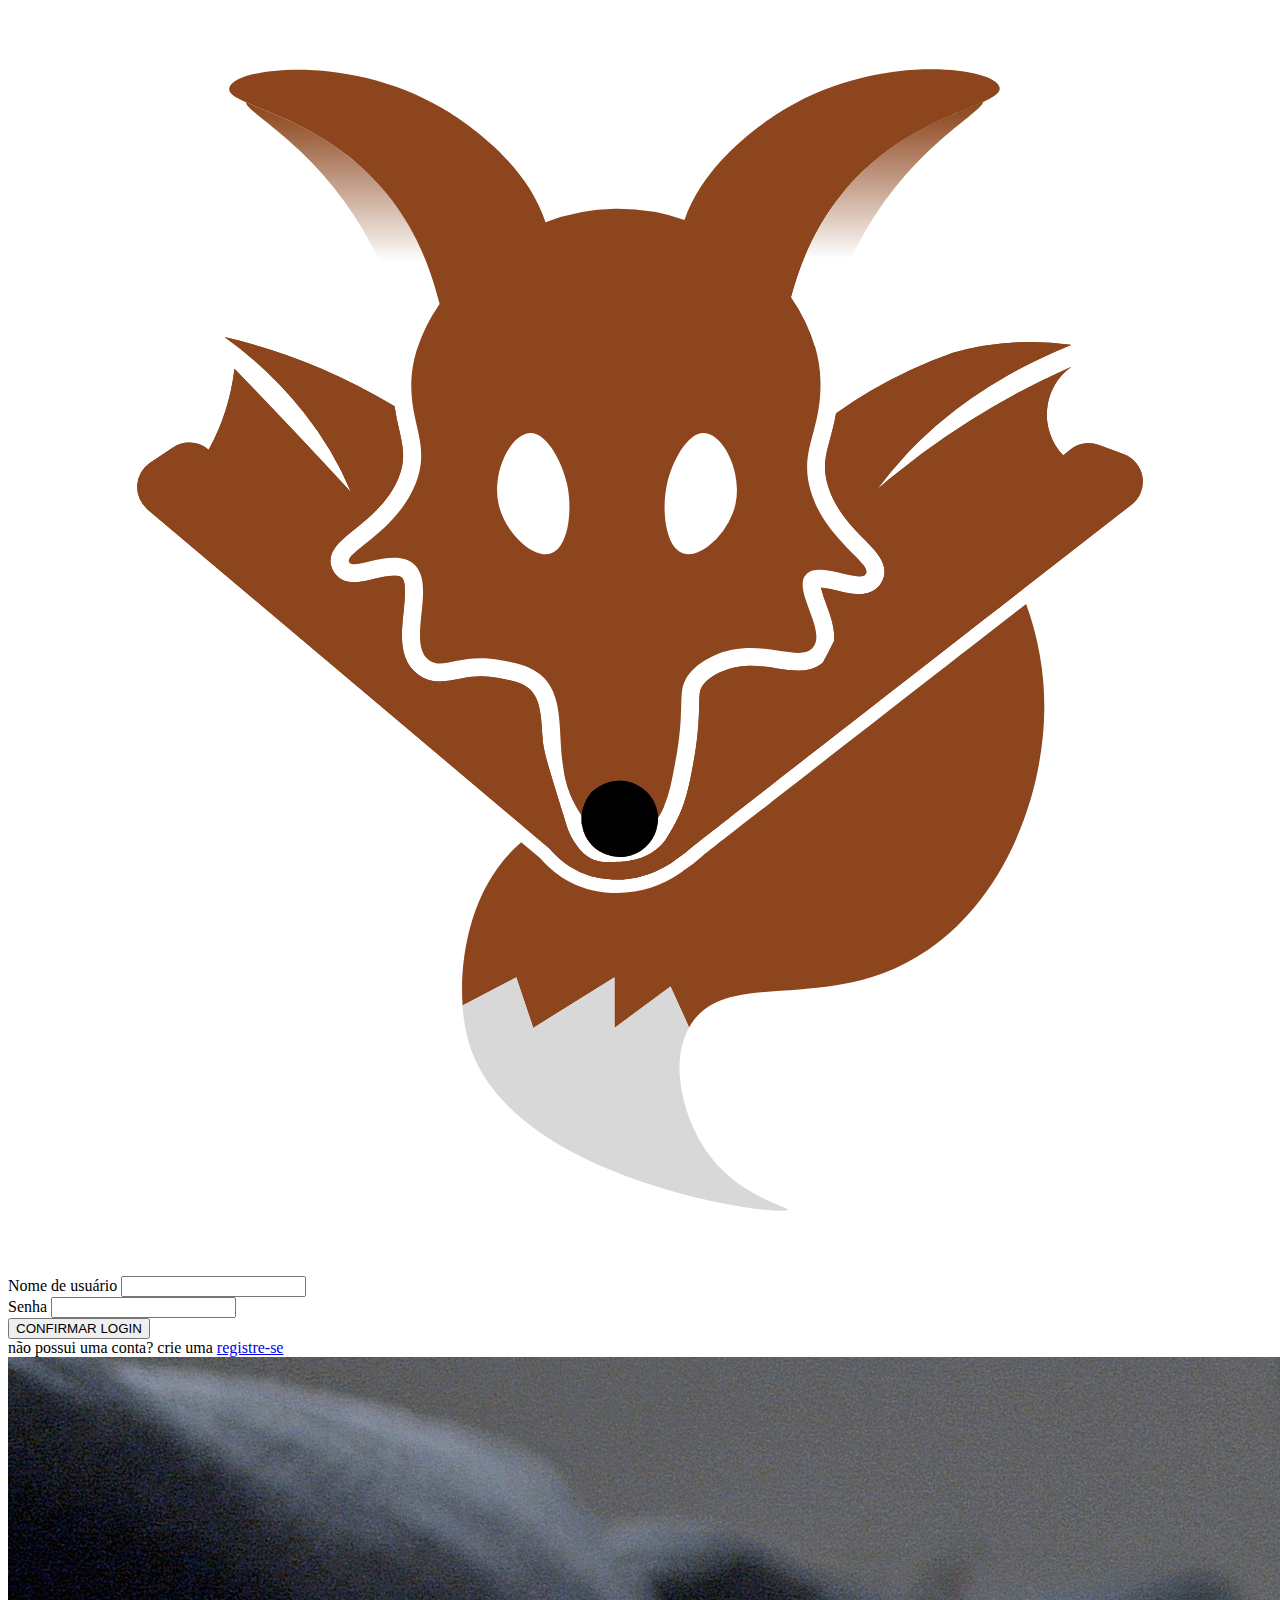
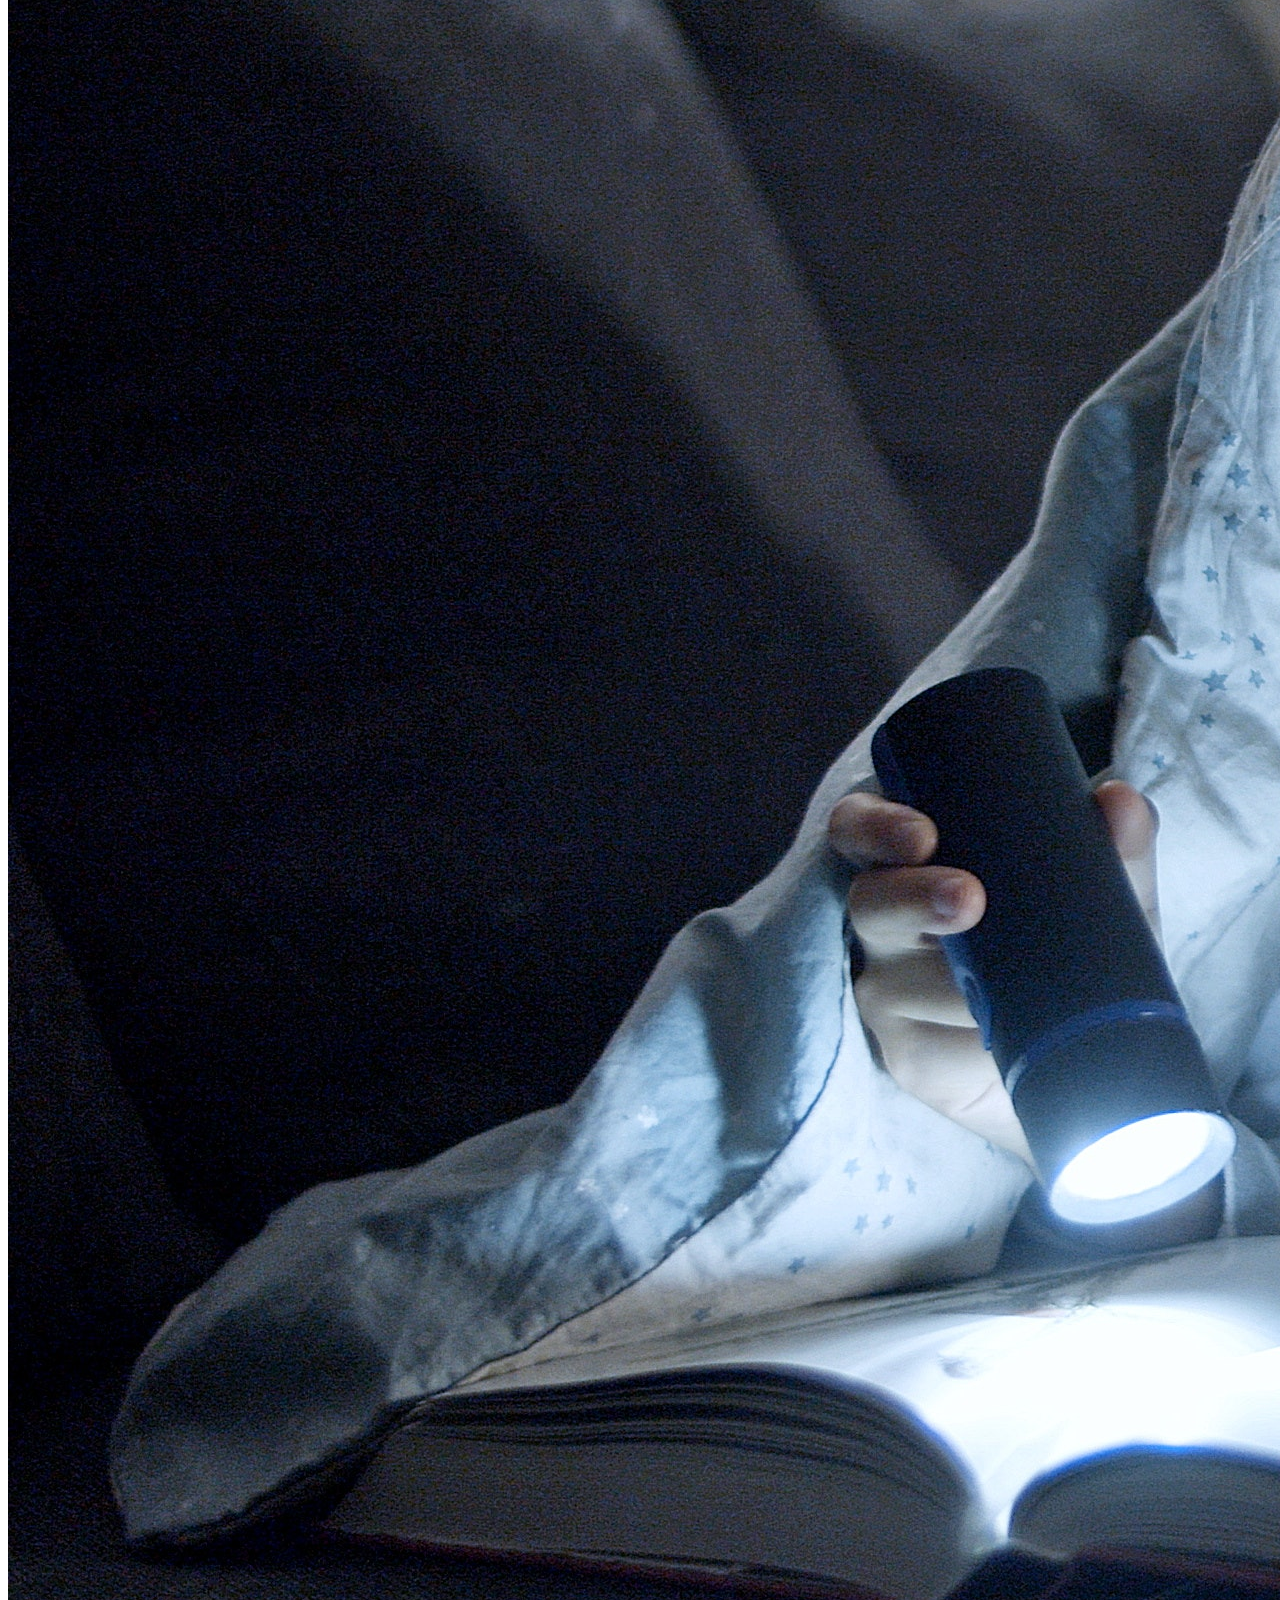
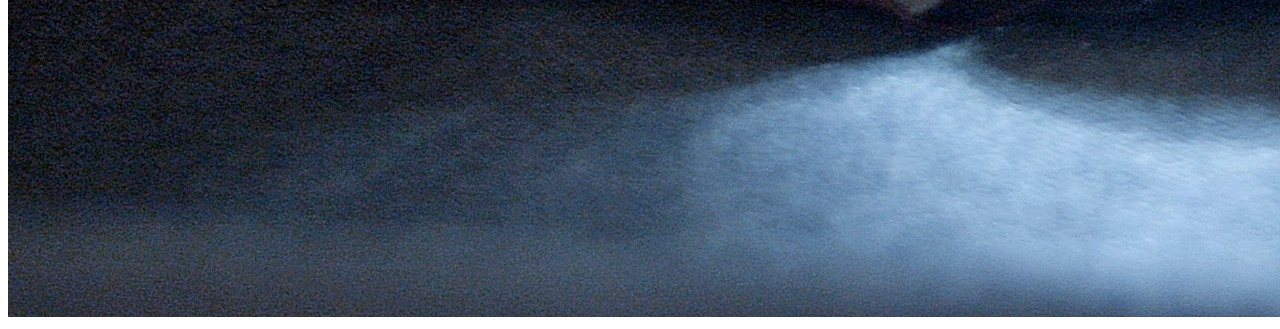
==== src/pages/login.html @ 8a941209 "iniciando a criacação das abas de login e registro" ====
<!DOCTYPE html>
<html lang="pt-br">
<head>
    <meta charset="UTF-8">
    <meta name="viewport" content="width=device-width, initial-scale=1.0">
    <title>Wolf - página de login</title>
</head>
<body>
    <header>
        <a href="../../index.html">
            <img src="../imagem/Logo-Marrom.svg" alt="Logo-Livraria-Wolf">
        </a>
    </header>
    <main>
        <form action="#">
            <div class="boxRelative">
                <label for="loginName">
                    Nome de usuário
                    <input type="text" id="loginName">
                </label>
            </div>
            </div>
            <div class="boxRelative">
                <label for="loginPassword" >
                    Senha
                    <input type="password" id="loginPassword">
                </label>
            </div>
            <div class="confirmBox">
                <label for="login" class="loginLabel">
                    <input type="submit" value="CONFIRMAR LOGIN" id="login">
                </label>
            </div>
            <span>não possui uma conta?
crie uma <a href="./register.html">registre-se</a></span>
        </form>
        <div class="background">
            <img src="../imagem/loginBackground.jpg" alt="background decorativo">
        </div>
    </main>
</body>
</html>
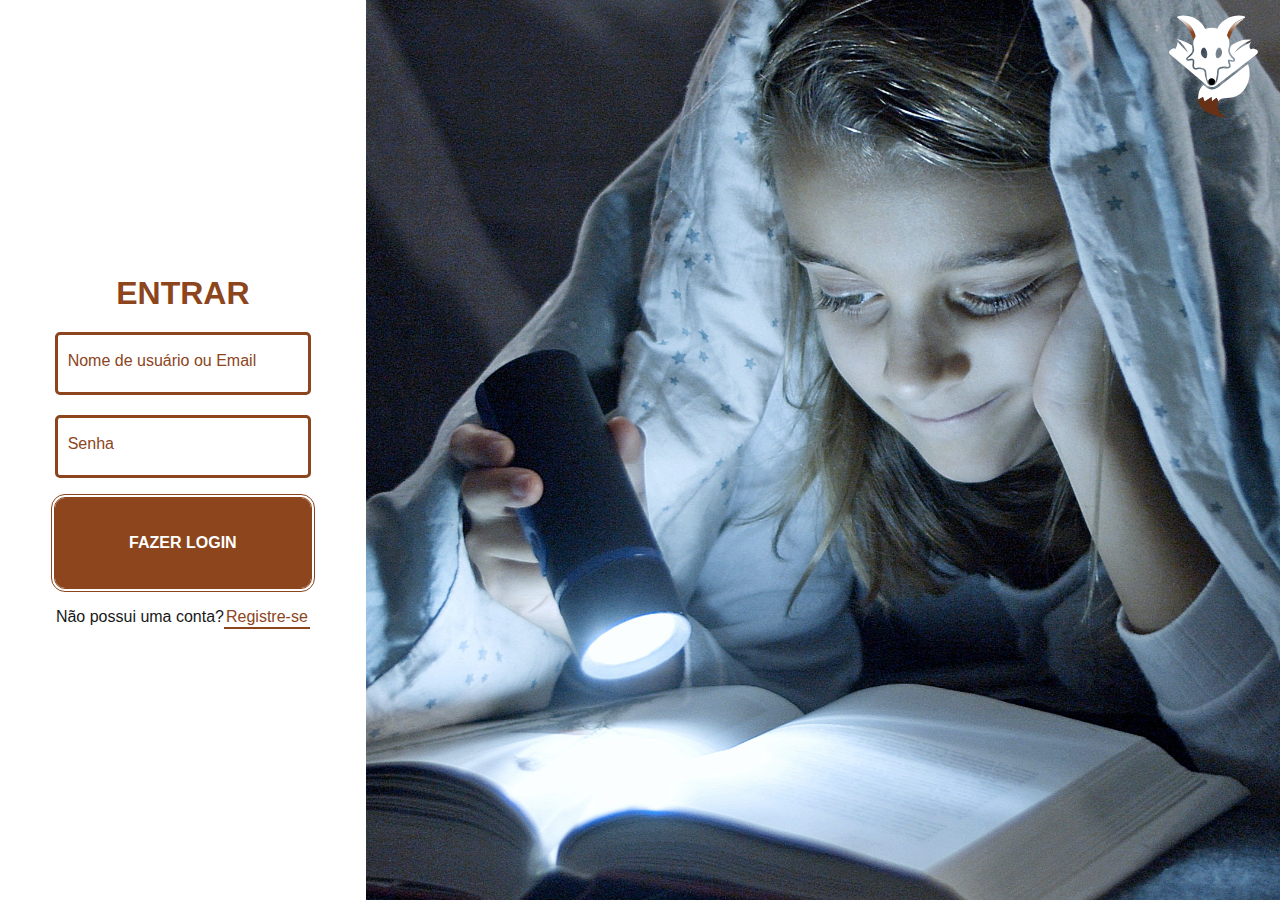
==== commit a0359e39: "Página inicial, página de login, pagina de registro e valores recolidos desenvolvidos com sucesso" ====
--- a/src/pages/login.html
+++ b/src/pages/login.html
@@ -3,40 +3,44 @@
 <head>
     <meta charset="UTF-8">
     <meta name="viewport" content="width=device-width, initial-scale=1.0">
+    <link rel="stylesheet" href="../CSS/login-register.css">
+    <link rel="stylesheet" href="../CSS/global.css">
+    <link rel="stylesheet" href="../CSS/responsiveLoginRegister.css">
     <title>Wolf - página de login</title>
 </head>
 <body>
     <header>
-        <a href="../../index.html">
-            <img src="../imagem/Logo-Marrom.svg" alt="Logo-Livraria-Wolf">
+        <a href="../../index.html" class="logoHome">
+            <img src="../imagem/Logo-Branco.svg" alt="Logo-Livraria-Wolf">
         </a>
     </header>
-    <main>
-        <form action="#">
+    <main class="mainLoginRegister MainLogin">
+        <form action="#" class="formRegister login">
+            <h1>ENTRAR</h1>
             <div class="boxRelative">
-                <label for="loginName">
-                    Nome de usuário
-                    <input type="text" id="loginName">
+                <label for="nameLogin" class="labelLR labelLogin">
+                    Nome de usuário ou Email
+                </label>
+                <input type="text" id="nameLogin" class="inputLR inputLogin" autocomplete="off">
+            </div>
+            <div class="boxRelative">
+                <label for="passwordLogin" class="labelLR labelLogin">
+                    Senha
+                </label>
+                <input type="password" id="passwordLogin" class="inputLR inputLogin" autocomplete="off">
+            </div>
+            <div class="confirmBox">
+                <label for="registerLogin" class="registerLabel LoginLabel">
+                    FAZER LOGIN
+                    <input type="submit" value="REALIZAR LOGIN" id="registerLogin">
                 </label>
             </div>
-            </div>
-            <div class="boxRelative">
-                <label for="loginPassword" >
-                    Senha
-                    <input type="password" id="loginPassword">
-                </label>
-            </div>
-            <div class="confirmBox">
-                <label for="login" class="loginLabel">
-                    <input type="submit" value="CONFIRMAR LOGIN" id="login">
-                </label>
-            </div>
-            <span>não possui uma conta?
-crie uma <a href="./register.html">registre-se</a></span>
+            <span class="loginTalk">Não possui uma conta?<a href="./register.html" class="loginAndRegisterA loginA">Registre-se</a></span>
         </form>
-        <div class="background">
-            <img src="../imagem/loginBackground.jpg" alt="background decorativo">
+        <div class="background loginBG">
         </div>
+    </main>
+    <script src="../JS/labels.js"></script>
     </main>
 </body>
 </html>--- a/src/CSS/login-register.css
+++ b/src/CSS/login-register.css
@@ -0,0 +1,163 @@
+header{
+    width: 100vw;
+    height: 20vh;
+    display: flex;
+    padding: 10px;
+    justify-content: flex-end;
+    position: absolute;
+}
+
+.logoHome{
+    width: 9%;
+}
+
+.logoHome img{
+    width: 100%;
+}
+
+.formRegister{
+    display: flex;
+    height: 100vh;
+    width: 40vw;
+    background-color: #8C451C;
+    justify-content: center;
+    align-items: center;
+    flex-direction: column;
+    gap: 20px;
+}
+
+.login{
+    background-color: #fff;
+    color: #8C451C;
+}
+
+.background{
+    height: 100vh;
+    width: 100%;
+    background: url(../imagem/registerBackground.jpg) 53% 80% no-repeat;
+    background-size: 120%;
+}
+
+.loginBG{
+    background: url(../imagem/loginBackground.jpg) 40% 50% no-repeat;
+    background-size: 210%;
+}
+
+.mainLoginRegister{
+    display: flex;
+    color: #fff;
+}
+
+.boxRelative{
+    width: 70%;
+    height: 7%;
+    position: relative;
+    display: flex;
+    align-items: flex-end;
+}
+
+.labelLR{
+    position: absolute;
+    top: 32%;
+    left: 5%;
+    transition: ease 200ms;
+}
+
+.birthday{
+    display: flex;
+    align-items: center;
+    justify-content: center;
+    gap: 20px;
+}
+
+.inputLR{
+    border: 3px #fff solid;
+    border-radius: 5px;
+    outline: none;
+    width: 100%;
+    height: 100%;
+    background: none;
+    padding: 10px;
+    color: #fff;
+    transition: ease 200ms;
+}
+
+.inputLogin{
+    border: 3px #8C451C solid;
+    color: #8C451C;
+}
+.boxRelative .inputLogin:focus{
+    color: #8C451C;
+    border: #8C451C 4px double;
+}
+
+.inputLR:focus{
+    color: #fff;
+    border: #c9c9c9 4px solid;
+    transition: ease 200ms;
+}
+
+.labelActive {
+    background-color: #8C451C;
+    top: -10%;
+    padding: 0 8px;
+    transition: ease 200ms;
+    text-align: center;
+}
+
+.labelLogin{
+    background-color: #fff;
+}
+
+#register, #registerLogin{
+    display: none;
+    transition: ease 200ms;
+}
+
+.registerLabel{
+    display:flex;
+    justify-content: center;
+    align-items: center;
+    width: 20vw;
+    height: 10vh;
+    outline: #fff 5px double;
+    background-color: #fff;
+    border-radius: 10px;
+    cursor: pointer;
+    font-weight: 550;
+    transition: ease 200ms;
+    color: #8C451C;
+}
+
+.registerLabel:hover{
+    background-color: #8C451C;
+    color: #fff;
+    transform: scale(1.1);
+    transition: ease 200ms;
+}
+
+.loginAndRegisterA{
+    color: #c9c9c9;
+    padding: 2px;
+    border-bottom: #c9c9c9 2px solid;
+}
+
+.loginTalk{
+    color: #181818;
+}
+
+.loginTalk .loginA{
+    color: #8C451C;
+    border-bottom: #8C451C 2px solid;
+}
+
+.LoginLabel{
+    background-color: #8C451C;
+    color: #fff;
+    outline: #8C451C 4px double;
+}
+
+.LoginLabel:hover{
+    background-color: #fff;
+    color: #8C451C;
+}--- a/src/CSS/global.css
+++ b/src/CSS/global.css
@@ -0,0 +1,11 @@
+*{
+    margin: 0;
+    padding: 0;
+    box-sizing: border-box;
+    font-family: 'Quicksand', sans-serif;
+}
+
+li, a{
+    list-style: none;
+    text-decoration: none;
+}--- a/src/CSS/responsiveLoginRegister.css
+++ b/src/CSS/responsiveLoginRegister.css
@@ -0,0 +1,28 @@
+@media (max-width: 750px){
+.background{
+    display: none;
+}
+.formRegister{
+    width: 80%;
+    height: 85vh;
+    border-radius: 20px;
+    outline: 5px #8C451C double;
+}
+.mainLoginRegister{
+    justify-content: center;
+    align-items: center;
+    height: 100vh;
+    width: 100vw;
+}
+.registerLabel{
+    font-size: 0.7rem;
+}
+
+.MainLogin{
+    background-color: #8C451C;
+}
+
+.login{
+    outline: 5px #fff double;
+}
+}